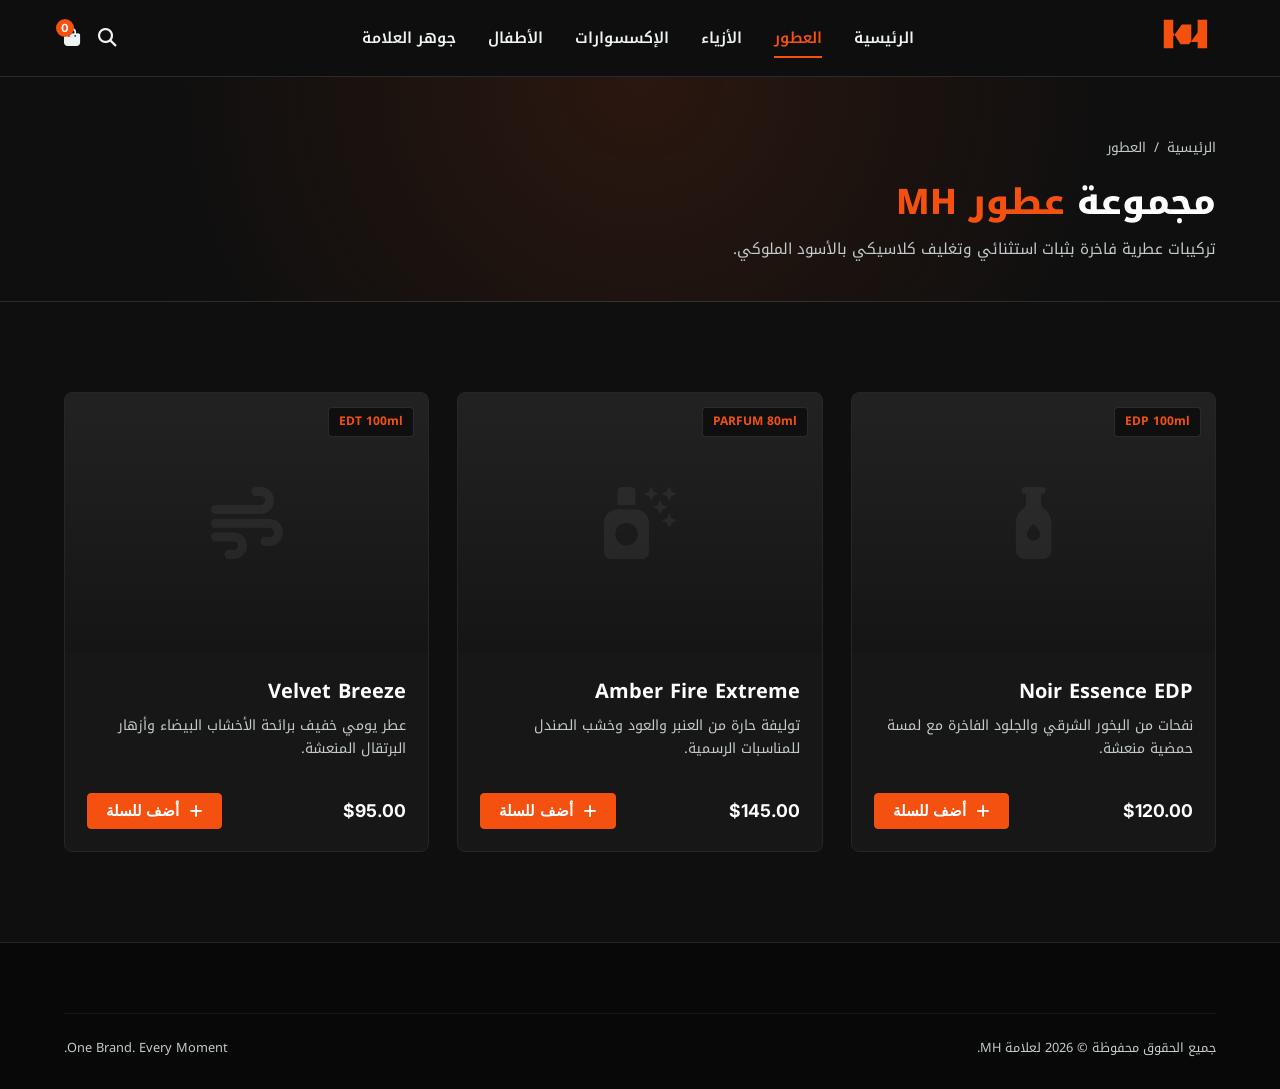
==== accessories.html @ c1730ecd "Create accessories.html" ====
<!DOCTYPE html>
<html lang="ar" dir="rtl">
<head>
  <meta charset="UTF-8">
  <meta name="viewport" content="width=device-width, initial-scale=1.0">
  <title>عطور MH الفاخرة | One Brand. Every Moment.</title>
  
  <link rel="preconnect" href="https://fonts.googleapis.com">
  <link rel="preconnect" href="https://fonts.gstatic.com" crossorigin>
  <link href="https://fonts.googleapis.com/css2?family=Inter:wght@400;600;700;800&family=Noto+Kufi+Arabic:wght@400;500;600;700;800;900&display=swap" rel="stylesheet">
  <link rel="stylesheet" href="https://cdnjs.cloudflare.com/ajax/libs/font-awesome/6.5.1/css/all.min.css">
  <link rel="stylesheet" href="./css/main.css">
</head>
<body>

  <header>
    <div class="container navbar">
      <div class="logo-container">
        <a href="index.html" aria-label="MH Home">
          <svg class="brand-logo-svg" viewBox="0 0 180 120" xmlns="http://www.w3.org/2000/svg">
            <path d="M 15 15 L 45 15 L 45 68 L 72 30 L 102 30 L 102 85 L 122 85 L 122 15 L 152 15 L 152 105 L 122 105 L 122 55 L 95 92 L 68 92 L 45 55 L 45 105 L 15 105 Z" />
          </svg>
        </a>
      </div>

      <nav>
        <ul class="nav-menu" id="navMenu">
          <li><a href="index.html" class="nav-link">الرئيسية</a></li>
          <li><a href="perfumes.html" class="nav-link active">العطور</a></li>
          <li><a href="fashion.html" class="nav-link">الأزياء</a></li>
          <li><a href="accessories.html" class="nav-link">الإكسسوارات</a></li>
          <li><a href="kids.html" class="nav-link">الأطفال</a></li>
          <li><a href="essence.html" class="nav-link">جوهر العلامة</a></li>
        </ul>
      </nav>

      <div class="nav-actions">
        <button class="action-btn" aria-label="بحث"><i class="fa-solid fa-magnifying-glass"></i></button>
        <button class="action-btn" aria-label="السلة">
          <i class="fa-solid fa-bag-shopping"></i>
          <span class="badge" id="cartCount">0</span>
        </button>
        <button class="menu-toggle" id="menuToggle" aria-label="فتح القائمة">
          <i class="fa-solid fa-bars"></i>
        </button>
      </div>
    </div>
  </header>

  <main>
    <div class="page-hero">
      <div class="container">
        <div class="breadcrumbs">
          <a href="index.html">الرئيسية</a>
          <span>/</span>
          <span>العطور</span>
        </div>
        <h1 class="section-title">مجموعة <span>عطور MH</span></h1>
        <p class="section-desc">تركيبات عطرية فاخرة بثبات استثنائي وتغليف كلاسيكي بالأسود الملوكي.</p>
      </div>
    </div>

    <section class="section-spacing">
      <div class="container">
        <div class="product-grid">
          <!-- Product Item 1 -->
          <article class="category-card">
            <div class="card-img-placeholder">
              <span class="card-badge">EDP 100ml</span>
              <i class="fa-solid fa-bottle-droplet"></i>
            </div>
            <div class="card-body">
              <div>
                <h3 class="card-title">Noir Essence EDP</h3>
                <p class="card-text">نفحات من البخور الشرقي والجلود الفاخرة مع لمسة حمضية منعشة.</p>
              </div>
              <div style="display: flex; justify-content: space-between; align-items: center; margin-top: 15px;">
                <span class="product-price">$120.00</span>
                <button class="btn btn-primary" style="padding: 8px 18px;" data-action="add-to-cart">
                  <i class="fa-solid fa-plus"></i> أضف للسلة
                </button>
              </div>
            </div>
          </article>

          <!-- Product Item 2 -->
          <article class="category-card">
            <div class="card-img-placeholder">
              <span class="card-badge">PARFUM 80ml</span>
              <i class="fa-solid fa-spray-can-sparkles"></i>
            </div>
            <div class="card-body">
              <div>
                <h3 class="card-title">Amber Fire Extreme</h3>
                <p class="card-text">توليفة حارة من العنبر والعود وخشب الصندل للمناسبات الرسمية.</p>
              </div>
              <div style="display: flex; justify-content: space-between; align-items: center; margin-top: 15px;">
                <span class="product-price">$145.00</span>
                <button class="btn btn-primary" style="padding: 8px 18px;" data-action="add-to-cart">
                  <i class="fa-solid fa-plus"></i> أضف للسلة
                </button>
              </div>
            </div>
          </article>

          <!-- Product Item 3 -->
          <article class="category-card">
            <div class="card-img-placeholder">
              <span class="card-badge">EDT 100ml</span>
              <i class="fa-solid fa-wind"></i>
            </div>
            <div class="card-body">
              <div>
                <h3 class="card-title">Velvet Breeze</h3>
                <p class="card-text">عطر يومي خفيف برائحة الأخشاب البيضاء وأزهار البرتقال المنعشة.</p>
              </div>
              <div style="display: flex; justify-content: space-between; align-items: center; margin-top: 15px;">
                <span class="product-price">$95.00</span>
                <button class="btn btn-primary" style="padding: 8px 18px;" data-action="add-to-cart">
                  <i class="fa-solid fa-plus"></i> أضف للسلة
                </button>
              </div>
            </div>
          </article>
        </div>
      </div>
    </section>
  </main>

  <footer>
    <div class="container">
      <div class="footer-bottom">
        <div>جميع الحقوق محفوظة © 2026 لعلامة MH.</div>
        <div>One Brand. Every Moment.</div>
      </div>
    </div>
  </footer>

  <script src="./js/main.js"></script>
</body>
</html>
---- css/main.css ----
@import './variables.css';

/* Reset & Base */
*, *::before, *::after {
  box-sizing: border-box;
  margin: 0;
  padding: 0;
}

body {
  background-color: var(--deep-black);
  color: var(--mist);
  font-family: var(--font-ar);
  line-height: 1.6;
  overflow-x: hidden;
  -webkit-font-smoothing: antialiased;
}

a {
  color: inherit;
  text-decoration: none;
  transition: var(--transition-smooth);
}

img {
  max-width: 100%;
  display: block;
}

.container {
  width: 90%;
  max-width: 1280px;
  margin: 0 auto;
}

/* Header & Banner */
.top-banner {
  background: var(--mh-orange);
  color: var(--pure-white);
  text-align: center;
  padding: 6px 15px;
  font-size: 0.82rem;
  font-weight: 600;
}

header {
  position: sticky;
  top: 0;
  background: rgba(15, 15, 15, 0.95);
  backdrop-filter: blur(12px);
  z-index: 1000;
  border-bottom: 1px solid var(--border-subtle);
}

.navbar {
  display: flex;
  align-items: center;
  justify-content: space-between;
  height: 76px;
}

.brand-logo-svg {
  height: 38px;
  fill: var(--mh-orange);
  transition: transform 0.3s ease;
}

.brand-logo-svg:hover {
  transform: scale(1.04);
}

.nav-menu {
  display: flex;
  gap: 32px;
  list-style: none;
}

.nav-link {
  font-size: 0.95rem;
  font-weight: 600;
  color: var(--mist);
  position: relative;
  padding: 6px 0;
}

.nav-link:hover, .nav-link.active {
  color: var(--mh-orange);
}

.nav-link::after {
  content: '';
  position: absolute;
  bottom: 0;
  right: 0;
  width: 0%;
  height: 2px;
  background: var(--mh-orange);
  transition: var(--transition-smooth);
}

.nav-link:hover::after, .nav-link.active::after {
  width: 100%;
}

.nav-actions {
  display: flex;
  align-items: center;
  gap: 18px;
}

.action-btn {
  background: none;
  border: none;
  color: var(--mist);
  font-size: 1.15rem;
  cursor: pointer;
  position: relative;
  transition: var(--transition-smooth);
}

.action-btn:hover {
  color: var(--mh-orange);
}

.badge {
  position: absolute;
  top: -8px;
  left: -8px;
  background: var(--mh-orange);
  color: var(--pure-white);
  font-size: 0.7rem;
  font-family: var(--font-en);
  width: 18px;
  height: 18px;
  border-radius: 50%;
  display: flex;
  align-items: center;
  justify-content: center;
  font-weight: bold;
}

.menu-toggle {
  display: none;
  background: none;
  border: none;
  color: var(--mist);
  font-size: 1.4rem;
  cursor: pointer;
}

/* UI Components */
.btn {
  display: inline-flex;
  align-items: center;
  justify-content: center;
  gap: 10px;
  padding: 14px 32px;
  border-radius: var(--radius-sm);
  font-weight: 700;
  font-size: 0.95rem;
  cursor: pointer;
  transition: var(--transition-smooth);
}

.btn-primary {
  background: var(--mh-orange);
  color: var(--pure-white);
  border: 1px solid var(--mh-orange);
}

.btn-primary:hover {
  background: var(--mh-orange-hover);
  border-color: var(--mh-orange-hover);
  transform: translateY(-2px);
  box-shadow: 0 10px 25px rgba(244, 81, 16, 0.3);
}

.btn-outline {
  background: transparent;
  color: var(--mist);
  border: 1px solid var(--graphite);
}

.btn-outline:hover {
  border-color: var(--cool-grey);
  background: rgba(255, 255, 255, 0.04);
  color: var(--pure-white);
}

/* Common Section Layout */
.section-spacing {
  padding: 90px 0;
}

.section-header {
  display: flex;
  justify-content: space-between;
  align-items: flex-end;
  margin-bottom: 45px;
  border-bottom: 1px solid var(--border-subtle);
  padding-bottom: 20px;
}

.section-title {
  font-size: 2.2rem;
  font-weight: 800;
  color: var(--pure-white);
}

.section-title span {
  color: var(--mh-orange);
}

.section-desc {
  color: var(--cool-grey);
  font-size: 0.95rem;
  margin-top: 6px;
}

/* Category Grid */
.category-grid {
  display: grid;
  grid-template-columns: repeat(4, 1fr);
  gap: 24px;
}

.category-card {
  background: var(--surface-dark);
  border: 1px solid var(--graphite);
  border-radius: var(--radius-md);
  overflow: hidden;
  position: relative;
  transition: var(--transition-smooth);
  display: flex;
  flex-direction: column;
}

.category-card:hover {
  transform: translateY(-6px);
  border-color: var(--mh-orange);
  box-shadow: 0 14px 30px rgba(0, 0, 0, 0.6);
}

.card-img-placeholder {
  height: 260px;
  background: linear-gradient(180deg, #222 0%, #151515 100%);
  display: flex;
  align-items: center;
  justify-content: center;
  position: relative;
}

.card-img-placeholder i {
  font-size: 4.5rem;
  color: rgba(255, 255, 255, 0.06);
  transition: var(--transition-smooth);
}

.category-card:hover .card-img-placeholder i {
  transform: scale(1.1);
  color: rgba(244, 81, 16, 0.18);
}

.card-badge {
  position: absolute;
  top: 14px;
  right: 14px;
  background: var(--deep-black);
  border: 1px solid var(--border-subtle);
  padding: 4px 10px;
  font-size: 0.75rem;
  border-radius: var(--radius-sm);
  color: var(--mh-orange);
  font-weight: 700;
}

.card-body {
  padding: 22px;
  flex-grow: 1;
  display: flex;
  flex-direction: column;
  justify-content: space-between;
}

.card-title {
  font-size: 1.25rem;
  font-weight: 700;
  color: var(--pure-white);
  margin-bottom: 8px;
}

.card-text {
  color: var(--cool-grey);
  font-size: 0.88rem;
  margin-bottom: 18px;
}

.card-link {
  font-size: 0.9rem;
  font-weight: 700;
  color: var(--mh-orange);
  display: inline-flex;
  align-items: center;
  gap: 6px;
}

/* Product Card Sub-Grid (لصفحات المنتجات الفرعية) */
.product-grid {
  display: grid;
  grid-template-columns: repeat(3, 1fr);
  gap: 28px;
}

.product-price {
  font-family: var(--font-en);
  font-weight: 700;
  color: var(--pure-white);
  font-size: 1.1rem;
}

/* Page Header (Sub-pages) */
.page-hero {
  padding: 60px 0 40px;
  background: radial-gradient(circle at 50% 0%, var(--mh-orange-alpha) 0%, transparent 70%);
  border-bottom: 1px solid var(--border-subtle);
}

.breadcrumbs {
  display: flex;
  gap: 8px;
  font-size: 0.85rem;
  color: var(--cool-grey);
  margin-bottom: 16px;
}

.breadcrumbs a:hover {
  color: var(--mh-orange);
}

/* Footer */
footer {
  background: #080808;
  border-top: 1px solid var(--graphite);
  padding: 70px 0 30px;
  font-size: 0.9rem;
}

.footer-grid {
  display: grid;
  grid-template-columns: 2fr 1fr 1fr 1.5fr;
  gap: 40px;
  margin-bottom: 50px;
}

.footer-logo-block p {
  color: var(--cool-grey);
  margin: 16px 0;
  max-width: 320px;
  font-size: 0.88rem;
}

.footer-heading {
  color: var(--pure-white);
  font-size: 1.05rem;
  font-weight: 700;
  margin-bottom: 18px;
}

.footer-links {
  list-style: none;
  display: flex;
  flex-direction: column;
  gap: 10px;
}

.footer-links a {
  color: var(--cool-grey);
}

.footer-links a:hover {
  color: var(--mh-orange);
  padding-right: 4px;
}

.footer-bottom {
  border-top: 1px solid rgba(255, 255, 255, 0.05);
  padding-top: 24px;
  display: flex;
  justify-content: space-between;
  align-items: center;
  color: var(--cool-grey);
  font-size: 0.8rem;
}

/* Responsive Queries */
@media (max-width: 1024px) {
  .category-grid, .product-grid {
    grid-template-columns: repeat(2, 1fr);
  }
  .footer-grid {
    grid-template-columns: 1fr 1fr;
  }
}

@media (max-width: 768px) {
  .navbar .nav-menu {
    display: none;
    position: absolute;
    top: 76px;
    right: 0;
    width: 100%;
    background: #111;
    flex-direction: column;
    padding: 24px;
    border-bottom: 1px solid var(--graphite);
    gap: 18px;
  }

  .navbar .nav-menu.is-active {
    display: flex;
  }

  .menu-toggle {
    display: block;
  }

  .category-grid, .product-grid, .footer-grid {
    grid-template-columns: 1fr;
  }

  .footer-bottom {
    flex-direction: column;
    gap: 12px;
    text-align: center;
  }
}
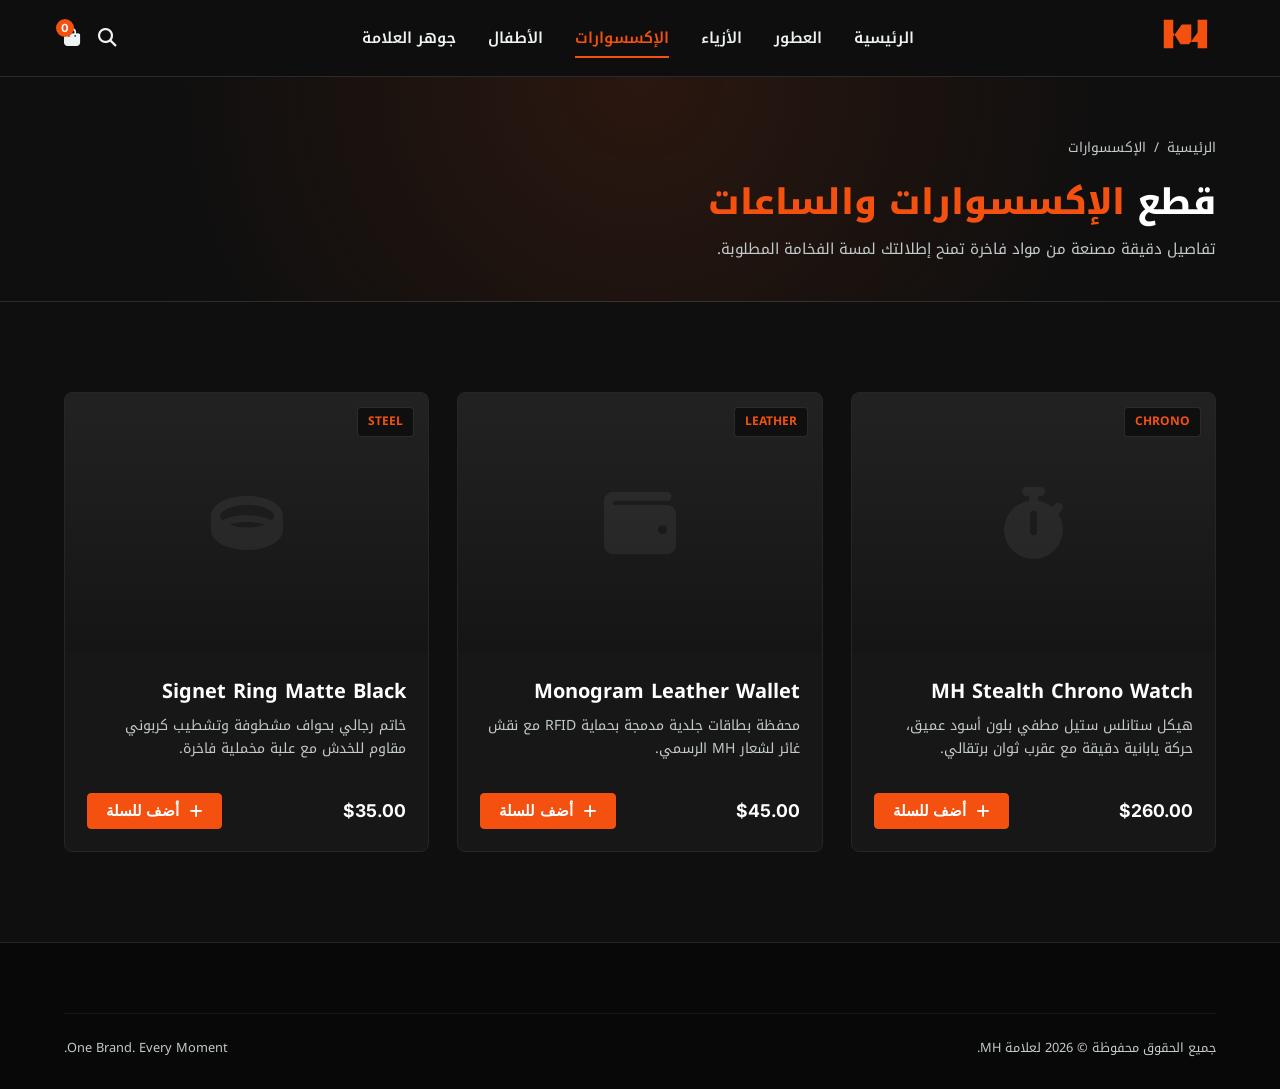
==== commit cc88293c: "Update accessories.html" ====
--- a/accessories.html
+++ b/accessories.html
@@ -3,7 +3,7 @@
 <head>
   <meta charset="UTF-8">
   <meta name="viewport" content="width=device-width, initial-scale=1.0">
-  <title>عطور MH الفاخرة | One Brand. Every Moment.</title>
+  <title>الإكسسوارات والساعات | MH Official</title>
   
   <link rel="preconnect" href="https://fonts.googleapis.com">
   <link rel="preconnect" href="https://fonts.gstatic.com" crossorigin>
@@ -26,9 +26,9 @@
       <nav>
         <ul class="nav-menu" id="navMenu">
           <li><a href="index.html" class="nav-link">الرئيسية</a></li>
-          <li><a href="perfumes.html" class="nav-link active">العطور</a></li>
+          <li><a href="perfumes.html" class="nav-link">العطور</a></li>
           <li><a href="fashion.html" class="nav-link">الأزياء</a></li>
-          <li><a href="accessories.html" class="nav-link">الإكسسوارات</a></li>
+          <li><a href="accessories.html" class="nav-link active">الإكسسوارات</a></li>
           <li><a href="kids.html" class="nav-link">الأطفال</a></li>
           <li><a href="essence.html" class="nav-link">جوهر العلامة</a></li>
         </ul>
@@ -40,7 +40,7 @@
           <i class="fa-solid fa-bag-shopping"></i>
           <span class="badge" id="cartCount">0</span>
         </button>
-        <button class="menu-toggle" id="menuToggle" aria-label="فتح القائمة">
+        <button class="menu-toggle" id="menuToggle" aria-label="فتح القائمة" aria-expanded="false">
           <i class="fa-solid fa-bars"></i>
         </button>
       </div>
@@ -53,29 +53,29 @@
         <div class="breadcrumbs">
           <a href="index.html">الرئيسية</a>
           <span>/</span>
-          <span>العطور</span>
+          <span>الإكسسوارات</span>
         </div>
-        <h1 class="section-title">مجموعة <span>عطور MH</span></h1>
-        <p class="section-desc">تركيبات عطرية فاخرة بثبات استثنائي وتغليف كلاسيكي بالأسود الملوكي.</p>
+        <h1 class="section-title">قطع <span>الإكسسوارات والساعات</span></h1>
+        <p class="section-desc">تفاصيل دقيقة مصنعة من مواد فاخرة تمنح إطلالتك لمسة الفخامة المطلوبة.</p>
       </div>
     </div>
 
     <section class="section-spacing">
       <div class="container">
         <div class="product-grid">
-          <!-- Product Item 1 -->
+          <!-- Item 1 -->
           <article class="category-card">
             <div class="card-img-placeholder">
-              <span class="card-badge">EDP 100ml</span>
-              <i class="fa-solid fa-bottle-droplet"></i>
+              <span class="card-badge">CHRONO</span>
+              <i class="fa-solid fa-stopwatch"></i>
             </div>
             <div class="card-body">
               <div>
-                <h3 class="card-title">Noir Essence EDP</h3>
-                <p class="card-text">نفحات من البخور الشرقي والجلود الفاخرة مع لمسة حمضية منعشة.</p>
+                <h3 class="card-title">MH Stealth Chrono Watch</h3>
+                <p class="card-text">هيكل ستانلس ستيل مطفي بلون أسود عميق، حركة يابانية دقيقة مع عقرب ثوان برتقالي.</p>
               </div>
               <div style="display: flex; justify-content: space-between; align-items: center; margin-top: 15px;">
-                <span class="product-price">$120.00</span>
+                <span class="product-price">$260.00</span>
                 <button class="btn btn-primary" style="padding: 8px 18px;" data-action="add-to-cart">
                   <i class="fa-solid fa-plus"></i> أضف للسلة
                 </button>
@@ -83,19 +83,19 @@
             </div>
           </article>
 
-          <!-- Product Item 2 -->
+          <!-- Item 2 -->
           <article class="category-card">
             <div class="card-img-placeholder">
-              <span class="card-badge">PARFUM 80ml</span>
-              <i class="fa-solid fa-spray-can-sparkles"></i>
+              <span class="card-badge">LEATHER</span>
+              <i class="fa-solid fa-wallet"></i>
             </div>
             <div class="card-body">
               <div>
-                <h3 class="card-title">Amber Fire Extreme</h3>
-                <p class="card-text">توليفة حارة من العنبر والعود وخشب الصندل للمناسبات الرسمية.</p>
+                <h3 class="card-title">Monogram Leather Wallet</h3>
+                <p class="card-text">محفظة بطاقات جلدية مدمجة بحماية RFID مع نقش غائر لشعار MH الرسمي.</p>
               </div>
               <div style="display: flex; justify-content: space-between; align-items: center; margin-top: 15px;">
-                <span class="product-price">$145.00</span>
+                <span class="product-price">$45.00</span>
                 <button class="btn btn-primary" style="padding: 8px 18px;" data-action="add-to-cart">
                   <i class="fa-solid fa-plus"></i> أضف للسلة
                 </button>
@@ -103,19 +103,19 @@
             </div>
           </article>
 
-          <!-- Product Item 3 -->
+          <!-- Item 3 -->
           <article class="category-card">
             <div class="card-img-placeholder">
-              <span class="card-badge">EDT 100ml</span>
-              <i class="fa-solid fa-wind"></i>
+              <span class="card-badge">STEEL</span>
+              <i class="fa-solid fa-ring"></i>
             </div>
             <div class="card-body">
               <div>
-                <h3 class="card-title">Velvet Breeze</h3>
-                <p class="card-text">عطر يومي خفيف برائحة الأخشاب البيضاء وأزهار البرتقال المنعشة.</p>
+                <h3 class="card-title">Signet Ring Matte Black</h3>
+                <p class="card-text">خاتم رجالي بحواف مشطوفة وتشطيب كربوني مقاوم للخدش مع علبة مخملية فاخرة.</p>
               </div>
               <div style="display: flex; justify-content: space-between; align-items: center; margin-top: 15px;">
-                <span class="product-price">$95.00</span>
+                <span class="product-price">$35.00</span>
                 <button class="btn btn-primary" style="padding: 8px 18px;" data-action="add-to-cart">
                   <i class="fa-solid fa-plus"></i> أضف للسلة
                 </button>
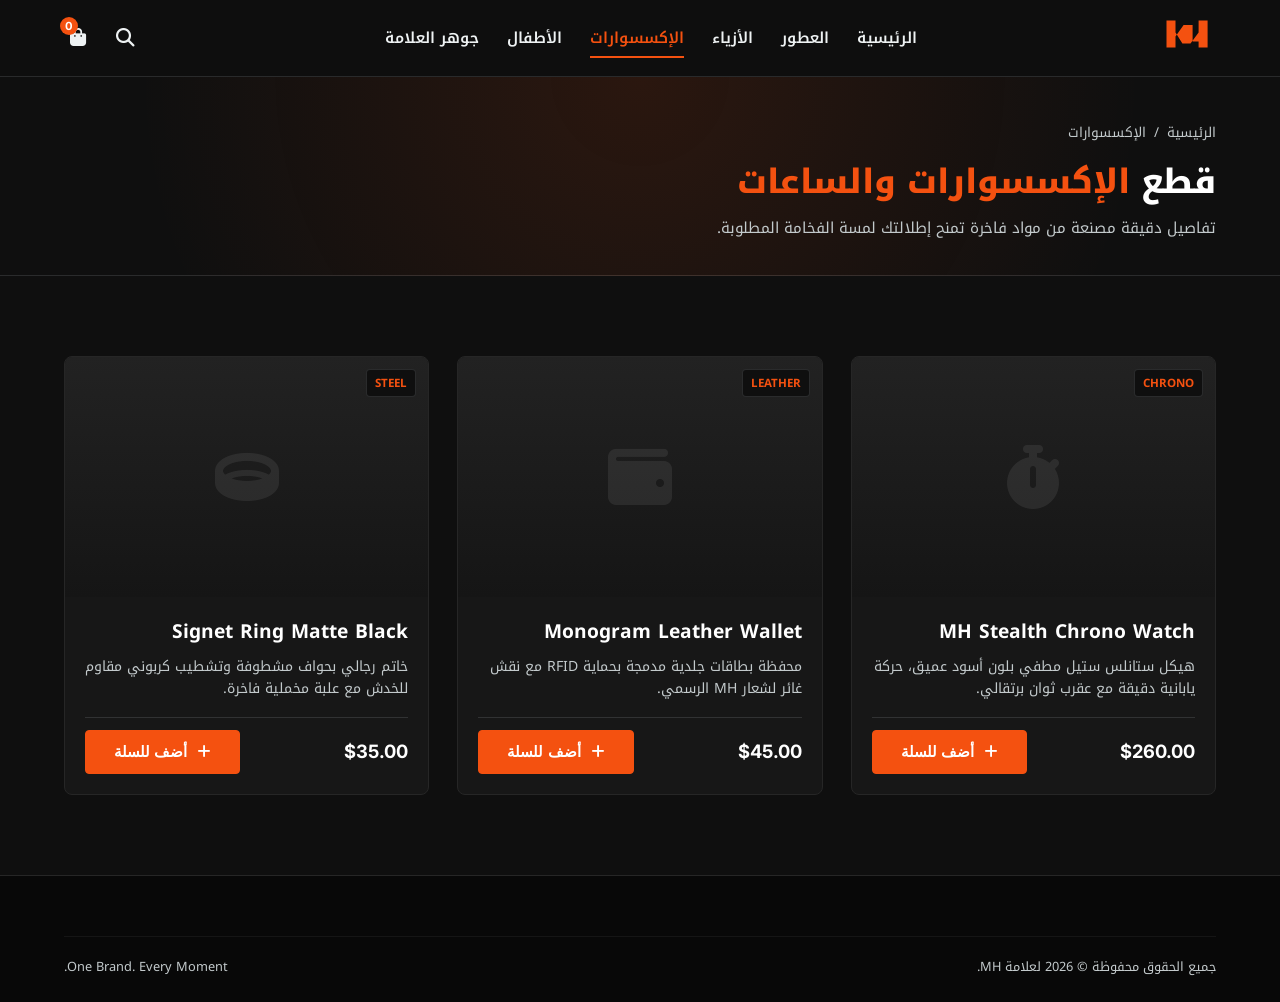
==== commit 635bf943: "Update accessories.html" ====
--- a/accessories.html
+++ b/accessories.html
@@ -9,7 +9,7 @@
   <link rel="preconnect" href="https://fonts.gstatic.com" crossorigin>
   <link href="https://fonts.googleapis.com/css2?family=Inter:wght@400;600;700;800&family=Noto+Kufi+Arabic:wght@400;500;600;700;800;900&display=swap" rel="stylesheet">
   <link rel="stylesheet" href="https://cdnjs.cloudflare.com/ajax/libs/font-awesome/6.5.1/css/all.min.css">
-  <link rel="stylesheet" href="./css/main.css">
+  <link rel="stylesheet" href="css/style.css">
 </head>
 <body>
 
@@ -35,12 +35,12 @@
       </nav>
 
       <div class="nav-actions">
-        <button class="action-btn" aria-label="بحث"><i class="fa-solid fa-magnifying-glass"></i></button>
-        <button class="action-btn" aria-label="السلة">
+        <button class="action-btn" type="button" aria-label="بحث"><i class="fa-solid fa-magnifying-glass"></i></button>
+        <button class="action-btn" type="button" aria-label="السلة">
           <i class="fa-solid fa-bag-shopping"></i>
           <span class="badge" id="cartCount">0</span>
         </button>
-        <button class="menu-toggle" id="menuToggle" aria-label="فتح القائمة" aria-expanded="false">
+        <button class="menu-toggle" id="menuToggle" type="button" aria-label="فتح القائمة" aria-expanded="false">
           <i class="fa-solid fa-bars"></i>
         </button>
       </div>
@@ -74,9 +74,9 @@
                 <h3 class="card-title">MH Stealth Chrono Watch</h3>
                 <p class="card-text">هيكل ستانلس ستيل مطفي بلون أسود عميق، حركة يابانية دقيقة مع عقرب ثوان برتقالي.</p>
               </div>
-              <div style="display: flex; justify-content: space-between; align-items: center; margin-top: 15px;">
+              <div class="product-footer">
                 <span class="product-price">$260.00</span>
-                <button class="btn btn-primary" style="padding: 8px 18px;" data-action="add-to-cart">
+                <button class="btn btn-primary" type="button" data-action="add-to-cart">
                   <i class="fa-solid fa-plus"></i> أضف للسلة
                 </button>
               </div>
@@ -94,9 +94,9 @@
                 <h3 class="card-title">Monogram Leather Wallet</h3>
                 <p class="card-text">محفظة بطاقات جلدية مدمجة بحماية RFID مع نقش غائر لشعار MH الرسمي.</p>
               </div>
-              <div style="display: flex; justify-content: space-between; align-items: center; margin-top: 15px;">
+              <div class="product-footer">
                 <span class="product-price">$45.00</span>
-                <button class="btn btn-primary" style="padding: 8px 18px;" data-action="add-to-cart">
+                <button class="btn btn-primary" type="button" data-action="add-to-cart">
                   <i class="fa-solid fa-plus"></i> أضف للسلة
                 </button>
               </div>
@@ -114,9 +114,9 @@
                 <h3 class="card-title">Signet Ring Matte Black</h3>
                 <p class="card-text">خاتم رجالي بحواف مشطوفة وتشطيب كربوني مقاوم للخدش مع علبة مخملية فاخرة.</p>
               </div>
-              <div style="display: flex; justify-content: space-between; align-items: center; margin-top: 15px;">
+              <div class="product-footer">
                 <span class="product-price">$35.00</span>
-                <button class="btn btn-primary" style="padding: 8px 18px;" data-action="add-to-cart">
+                <button class="btn btn-primary" type="button" data-action="add-to-cart">
                   <i class="fa-solid fa-plus"></i> أضف للسلة
                 </button>
               </div>
@@ -136,6 +136,6 @@
     </div>
   </footer>
 
-  <script src="./js/main.js"></script>
+  <script src="js/main.js"></script>
 </body>
 </html>
--- a/css/style.css
+++ b/css/style.css
@@ -0,0 +1,580 @@
+:root {
+  --mh-orange: #F45110;
+  --mh-orange-hover: #d74309;
+  --mh-orange-alpha: rgba(244, 81, 16, 0.12);
+  --deep-black: #0F0F0F;
+  --graphite: #262626;
+  --surface-dark: #171717;
+  --cool-grey: #C3CACC;
+  --mist: #EEF2F3;
+  --pure-white: #FFFFFF;
+  --border-subtle: rgba(195, 202, 204, 0.15);
+  --font-ar: 'Noto Kufi Arabic', sans-serif;
+  --font-en: 'Inter', sans-serif;
+  --transition-smooth: all 0.3s cubic-bezier(0.16, 1, 0.3, 1);
+  --radius-sm: 4px;
+  --radius-md: 8px;
+}
+
+*, *::before, *::after {
+  box-sizing: border-box;
+  margin: 0;
+  padding: 0;
+}
+
+body {
+  background-color: var(--deep-black);
+  color: var(--mist);
+  font-family: var(--font-ar);
+  line-height: 1.6;
+  overflow-x: hidden;
+  -webkit-font-smoothing: antialiased;
+}
+
+a {
+  color: inherit;
+  text-decoration: none;
+  transition: var(--transition-smooth);
+}
+
+.container {
+  width: 90%;
+  max-width: 1280px;
+  margin: 0 auto;
+}
+
+/* Banner & Navigation */
+.top-banner {
+  background: var(--mh-orange);
+  color: var(--pure-white);
+  text-align: center;
+  padding: 8px 15px;
+  font-size: 0.82rem;
+  font-weight: 600;
+  position: relative;
+  z-index: 1001;
+}
+
+header {
+  position: sticky;
+  top: 0;
+  background: rgba(15, 15, 15, 0.96);
+  backdrop-filter: blur(12px);
+  z-index: 1000;
+  border-bottom: 1px solid var(--border-subtle);
+}
+
+.navbar {
+  display: flex;
+  align-items: center;
+  justify-content: space-between;
+  height: 76px;
+}
+
+.logo-container {
+  display: flex;
+  align-items: center;
+  z-index: 10;
+}
+
+.brand-logo-svg {
+  height: 36px;
+  fill: var(--mh-orange);
+}
+
+.nav-menu {
+  display: flex;
+  gap: 28px;
+  list-style: none;
+}
+
+.nav-link {
+  font-size: 0.95rem;
+  font-weight: 600;
+  color: var(--mist);
+  padding: 8px 0;
+  position: relative;
+  display: inline-block;
+}
+
+.nav-link:hover, .nav-link.active {
+  color: var(--mh-orange);
+}
+
+.nav-link.active::after, .nav-link:hover::after {
+  content: '';
+  position: absolute;
+  bottom: 0;
+  right: 0;
+  width: 100%;
+  height: 2px;
+  background: var(--mh-orange);
+}
+
+.nav-actions {
+  display: flex;
+  align-items: center;
+  gap: 18px;
+}
+
+.action-btn {
+  background: none;
+  border: none;
+  color: var(--mist);
+  font-size: 1.15rem;
+  cursor: pointer;
+  position: relative;
+  padding: 6px;
+}
+
+.action-btn:hover {
+  color: var(--mh-orange);
+}
+
+.badge {
+  position: absolute;
+  top: -4px;
+  left: -4px;
+  background: var(--mh-orange);
+  color: var(--pure-white);
+  font-size: 0.7rem;
+  font-family: var(--font-en);
+  width: 18px;
+  height: 18px;
+  border-radius: 50%;
+  display: flex;
+  align-items: center;
+  justify-content: center;
+  font-weight: bold;
+}
+
+.menu-toggle {
+  display: none;
+  background: none;
+  border: none;
+  color: var(--mist);
+  font-size: 1.4rem;
+  cursor: pointer;
+}
+
+/* UI Shared Elements */
+.btn {
+  display: inline-flex;
+  align-items: center;
+  justify-content: center;
+  gap: 10px;
+  padding: 12px 28px;
+  border-radius: var(--radius-sm);
+  font-weight: 700;
+  font-size: 0.95rem;
+  cursor: pointer;
+  transition: var(--transition-smooth);
+}
+
+.btn-primary {
+  background: var(--mh-orange);
+  color: var(--pure-white);
+  border: 1px solid var(--mh-orange);
+}
+
+.btn-primary:hover {
+  background: var(--mh-orange-hover);
+  transform: translateY(-2px);
+}
+
+.btn-outline {
+  background: transparent;
+  color: var(--mist);
+  border: 1px solid var(--graphite);
+}
+
+.btn-outline:hover {
+  border-color: var(--cool-grey);
+  background: rgba(255, 255, 255, 0.05);
+}
+
+.section-spacing {
+  padding: 80px 0;
+}
+
+.section-header {
+  margin-bottom: 40px;
+  border-bottom: 1px solid var(--border-subtle);
+  padding-bottom: 18px;
+}
+
+.section-title {
+  font-size: 2.1rem;
+  font-weight: 800;
+  color: var(--pure-white);
+}
+
+.section-title span {
+  color: var(--mh-orange);
+}
+
+.section-desc {
+  color: var(--cool-grey);
+  font-size: 0.95rem;
+  margin-top: 6px;
+}
+
+/* Cards & Layout Grids */
+.category-grid {
+  display: grid;
+  grid-template-columns: repeat(4, 1fr);
+  gap: 24px;
+}
+
+.product-grid {
+  display: grid;
+  grid-template-columns: repeat(3, 1fr);
+  gap: 28px;
+}
+
+.category-card {
+  background: var(--surface-dark);
+  border: 1px solid var(--graphite);
+  border-radius: var(--radius-md);
+  overflow: hidden;
+  display: flex;
+  flex-direction: column;
+  transition: var(--transition-smooth);
+}
+
+.category-card:hover {
+  transform: translateY(-5px);
+  border-color: var(--mh-orange);
+}
+
+.card-img-placeholder {
+  height: 240px;
+  background: linear-gradient(180deg, #222 0%, #151515 100%);
+  display: flex;
+  align-items: center;
+  justify-content: center;
+  position: relative;
+}
+
+.card-img-placeholder i {
+  font-size: 4rem;
+  color: rgba(255, 255, 255, 0.08);
+}
+
+.card-badge {
+  position: absolute;
+  top: 12px;
+  right: 12px;
+  background: var(--deep-black);
+  border: 1px solid var(--border-subtle);
+  padding: 4px 8px;
+  font-size: 0.72rem;
+  border-radius: var(--radius-sm);
+  color: var(--mh-orange);
+  font-weight: 700;
+}
+
+.card-body {
+  padding: 20px;
+  flex-grow: 1;
+  display: flex;
+  flex-direction: column;
+  justify-content: space-between;
+}
+
+.card-title {
+  font-size: 1.2rem;
+  font-weight: 700;
+  color: var(--pure-white);
+  margin-bottom: 8px;
+}
+
+.card-text {
+  color: var(--cool-grey);
+  font-size: 0.88rem;
+  margin-bottom: 16px;
+}
+
+.product-footer {
+  display: flex;
+  justify-content: space-between;
+  align-items: center;
+  margin-top: auto;
+  padding-top: 12px;
+  border-top: 1px solid var(--border-subtle);
+}
+
+.product-price {
+  font-family: var(--font-en);
+  font-weight: 700;
+  color: var(--pure-white);
+  font-size: 1.15rem;
+}
+
+/* Hero Section */
+.hero {
+  position: relative;
+  min-height: 75vh;
+  display: flex;
+  align-items: center;
+  background: radial-gradient(circle at 85% 20%, rgba(244, 81, 16, 0.12) 0%, transparent 60%), var(--deep-black);
+  border-bottom: 1px solid var(--border-subtle);
+  padding: 60px 0;
+}
+
+.hero-grid {
+  display: grid;
+  grid-template-columns: 1.2fr 0.8fr;
+  gap: 40px;
+  align-items: center;
+}
+
+.hero-tag {
+  display: inline-flex;
+  align-items: center;
+  gap: 8px;
+  background: rgba(244, 81, 16, 0.1);
+  border: 1px solid rgba(244, 81, 16, 0.35);
+  color: var(--mh-orange);
+  padding: 6px 14px;
+  border-radius: var(--radius-sm);
+  font-size: 0.85rem;
+  font-weight: 700;
+  margin-bottom: 20px;
+}
+
+.hero-title {
+  font-size: 3.2rem;
+  font-weight: 900;
+  line-height: 1.2;
+  margin-bottom: 18px;
+  color: var(--pure-white);
+}
+
+.hero-title span {
+  color: var(--mh-orange);
+}
+
+.hero-subtitle {
+  font-size: 1.1rem;
+  color: var(--cool-grey);
+  margin-bottom: 30px;
+  max-width: 500px;
+}
+
+.hero-cta-group {
+  display: flex;
+  gap: 14px;
+  flex-wrap: wrap;
+}
+
+.hero-card-showcase {
+  width: 100%;
+  height: 420px;
+  background: linear-gradient(145deg, #1c1c1c, #111);
+  border: 1px solid var(--graphite);
+  border-radius: 12px;
+  position: relative;
+  overflow: hidden;
+  display: flex;
+  flex-direction: column;
+  justify-content: flex-end;
+  padding: 30px;
+}
+
+.hero-card-showcase::before {
+  content: 'MH';
+  position: absolute;
+  top: -40px;
+  left: -20px;
+  font-size: 16rem;
+  font-weight: 900;
+  font-family: var(--font-en);
+  color: rgba(255, 255, 255, 0.03);
+  pointer-events: none; /* يمنع حجب الكليكات عن الطبقات */
+}
+
+/* Highlights Carousel / Bar */
+.highlights-bar {
+  padding: 30px 0;
+  border-bottom: 1px solid var(--border-subtle);
+  background: #121212;
+}
+
+.highlights-wrapper {
+  display: flex;
+  gap: 24px;
+  overflow-x: auto;
+  padding-bottom: 8px;
+}
+
+.highlight-item {
+  display: flex;
+  flex-direction: column;
+  align-items: center;
+  gap: 8px;
+  flex-shrink: 0;
+  width: 85px;
+}
+
+.highlight-ring {
+  width: 70px;
+  height: 70px;
+  border-radius: 50%;
+  padding: 2px;
+  background: linear-gradient(45deg, var(--mh-orange), #262626, var(--mh-orange));
+  display: flex;
+  align-items: center;
+  justify-content: center;
+}
+
+.highlight-circle {
+  width: 100%;
+  height: 100%;
+  background: var(--deep-black);
+  border-radius: 50%;
+  display: flex;
+  align-items: center;
+  justify-content: center;
+  color: var(--mist);
+  font-size: 1.3rem;
+}
+
+.highlight-item:hover .highlight-ring {
+  transform: scale(1.06);
+}
+
+.highlight-item span {
+  font-size: 0.8rem;
+  font-weight: 600;
+  color: var(--cool-grey);
+}
+
+/* Breadcrumbs & Inner Page Header */
+.page-hero {
+  padding: 45px 0 35px;
+  background: radial-gradient(circle at 50% 0%, var(--mh-orange-alpha) 0%, transparent 75%);
+  border-bottom: 1px solid var(--border-subtle);
+}
+
+.breadcrumbs {
+  display: flex;
+  gap: 8px;
+  font-size: 0.85rem;
+  color: var(--cool-grey);
+  margin-bottom: 12px;
+}
+
+.breadcrumbs a:hover {
+  color: var(--mh-orange);
+}
+
+/* Footer */
+footer {
+  background: #080808;
+  border-top: 1px solid var(--graphite);
+  padding: 60px 0 25px;
+  font-size: 0.9rem;
+}
+
+.footer-grid {
+  display: grid;
+  grid-template-columns: 2fr 1fr 1fr 1.5fr;
+  gap: 35px;
+  margin-bottom: 40px;
+}
+
+.footer-logo-block p {
+  color: var(--cool-grey);
+  margin: 14px 0;
+  font-size: 0.88rem;
+}
+
+.footer-heading {
+  color: var(--pure-white);
+  font-size: 1rem;
+  font-weight: 700;
+  margin-bottom: 16px;
+}
+
+.footer-links {
+  list-style: none;
+  display: flex;
+  flex-direction: column;
+  gap: 9px;
+}
+
+.footer-links a {
+  color: var(--cool-grey);
+}
+
+.footer-links a:hover {
+  color: var(--mh-orange);
+  padding-right: 4px;
+}
+
+.footer-bottom {
+  border-top: 1px solid rgba(255, 255, 255, 0.05);
+  padding-top: 20px;
+  display: flex;
+  justify-content: space-between;
+  align-items: center;
+  color: var(--cool-grey);
+  font-size: 0.8rem;
+}
+
+/* Responsive */
+@media (max-width: 1024px) {
+  .category-grid, .product-grid {
+    grid-template-columns: repeat(2, 1fr);
+  }
+  .footer-grid {
+    grid-template-columns: 1fr 1fr;
+  }
+}
+
+@media (max-width: 768px) {
+  .nav-menu {
+    display: none;
+    position: absolute;
+    top: 76px;
+    right: 0;
+    width: 100%;
+    background: #121212;
+    flex-direction: column;
+    padding: 20px;
+    border-bottom: 1px solid var(--graphite);
+    gap: 14px;
+  }
+
+  .nav-menu.is-active {
+    display: flex;
+  }
+
+  .menu-toggle {
+    display: block;
+  }
+
+  .hero-grid {
+    grid-template-columns: 1fr;
+    text-align: center;
+  }
+
+  .hero-subtitle {
+    margin: 0 auto 24px;
+  }
+
+  .hero-cta-group {
+    justify-content: center;
+  }
+
+  .category-grid, .product-grid, .footer-grid {
+    grid-template-columns: 1fr;
+  }
+
+  .footer-bottom {
+    flex-direction: column;
+    gap: 10px;
+    text-align: center;
+  }
+}
